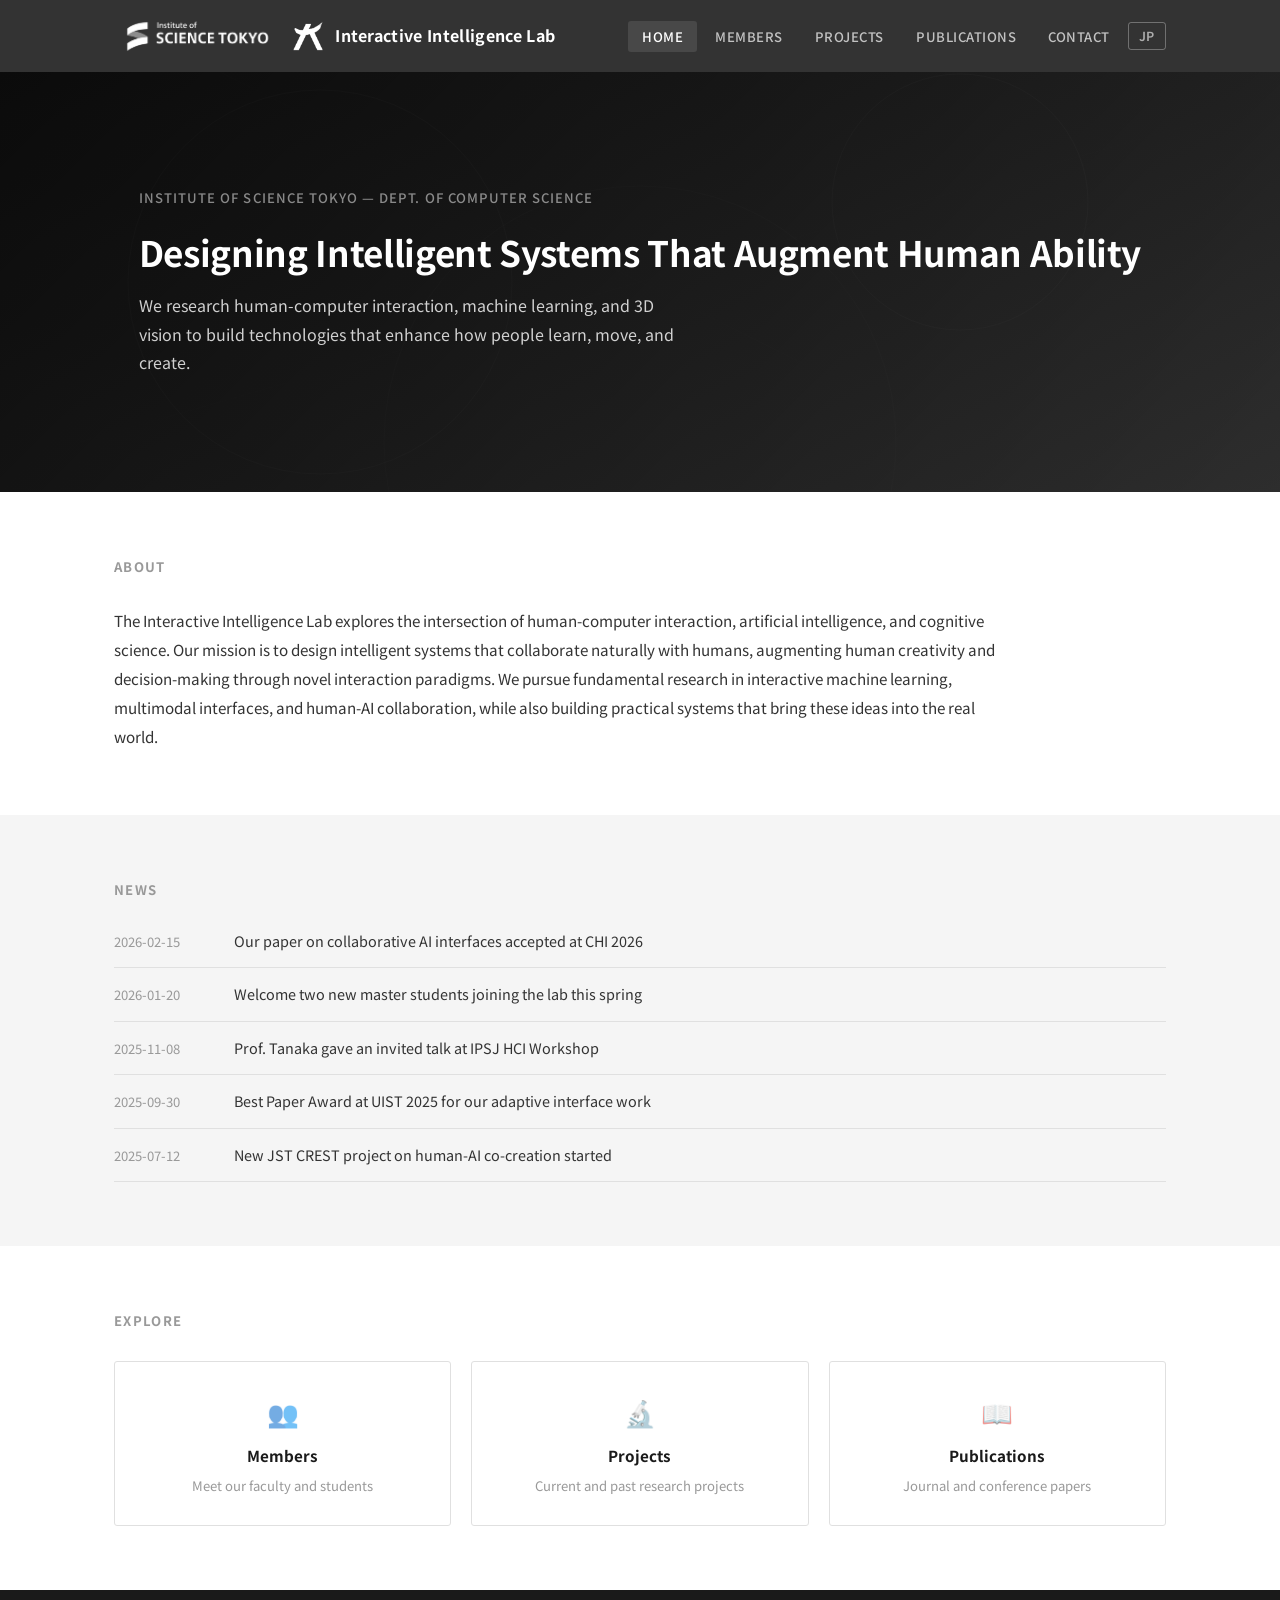
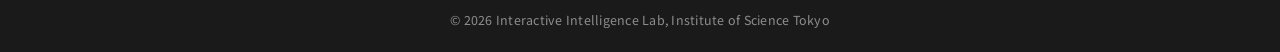
==== index.html @ d6a08d15 "Initial commit: Interactive Intelligence Lab homepage" ====
<!DOCTYPE html>
<html lang="en">
<head>
  <meta charset="UTF-8">
  <meta name="viewport" content="width=device-width, initial-scale=1.0">
  <title>Interactive Intelligence Lab — Institute of Science Tokyo</title>
  <link rel="preconnect" href="https://fonts.googleapis.com">
  <link rel="preconnect" href="https://fonts.gstatic.com" crossorigin>
  <link href="https://fonts.googleapis.com/css2?family=Noto+Sans+JP:wght@400;500;700&display=swap" rel="stylesheet">
  <link rel="stylesheet" href="css/style.css">
</head>
<body data-page="home">

  <!-- Header -->
  <header class="site-header">
    <div class="header-inner">
      <div class="site-logo">
        <img class="logo-isct" src="images/science-tokyo-logo.png" alt="Institute of Science Tokyo">
        <img class="logo-mark" src="images/shanda-logo.png" alt="Lab Logo">
        <a href="index.html" data-i18n="hero.title">Interactive Intelligence Lab</a>
      </div>
      <button class="hamburger" id="hamburger" aria-label="Menu">
        <span></span><span></span><span></span>
      </button>
      <nav class="main-nav" id="main-nav">
        <ul>
          <li><a href="index.html" class="active" data-i18n="nav.home">Home</a></li>
          <li><a href="members.html" data-i18n="nav.members">Members</a></li>
          <li><a href="projects.html" data-i18n="nav.projects">Projects</a></li>
          <li><a href="publications.html" data-i18n="nav.publications">Publications</a></li>
          <li><a href="contact.html" data-i18n="nav.contact">Contact</a></li>
          <li><button class="lang-toggle" id="lang-toggle" data-i18n="lang_toggle">JP</button></li>
        </ul>
      </nav>
    </div>
  </header>

  <!-- Hero -->
  <section class="hero">
    <div class="hero-bg"></div>
    <div class="container">
      <div class="hero-lab-name" data-i18n="hero.lab_label">Institute of Science Tokyo — Dept. of Computer Science</div>
      <h1 class="hero-slogan" data-i18n="hero.slogan">Designing Intelligent Systems<br>That Augment Human Ability</h1>
      <p class="hero-desc" data-i18n="hero.desc">We research human-computer interaction, machine learning, and 3D vision to build technologies that enhance how people learn, move, and create.</p>
    </div>
  </section>

  <!-- About -->
  <section class="section">
    <div class="container">
      <h2 class="section-title" data-i18n="home.about_title">About</h2>
      <p class="about-text" data-i18n="home.about_text">
        The Interactive Intelligence Lab explores the intersection of human-computer interaction, artificial intelligence, and cognitive science. Our mission is to design intelligent systems that collaborate naturally with humans, augmenting human creativity and decision-making through novel interaction paradigms. We pursue fundamental research in interactive machine learning, multimodal interfaces, and human-AI collaboration, while also building practical systems that bring these ideas into the real world.
      </p>
    </div>
  </section>

  <!-- News -->
  <section class="section section--alt">
    <div class="container">
      <h2 class="section-title" data-i18n="home.news_title">News</h2>
      <div class="news-list" id="news-list"></div>
    </div>
  </section>

  <!-- Quick Links -->
  <section class="section">
    <div class="container">
      <h2 class="section-title" data-i18n="home.quicklinks_title">Explore</h2>
      <div class="quick-links">
        <a href="members.html" class="quick-link-card">
          <span class="card-icon">&#128101;</span>
          <h3 data-i18n="home.ql_members">Members</h3>
          <p data-i18n="home.ql_members_desc">Meet our faculty and students</p>
        </a>
        <a href="projects.html" class="quick-link-card">
          <span class="card-icon">&#128300;</span>
          <h3 data-i18n="home.ql_projects">Projects</h3>
          <p data-i18n="home.ql_projects_desc">Current and past research projects</p>
        </a>
        <a href="publications.html" class="quick-link-card">
          <span class="card-icon">&#128214;</span>
          <h3 data-i18n="home.ql_publications">Publications</h3>
          <p data-i18n="home.ql_publications_desc">Journal and conference papers</p>
        </a>
      </div>
    </div>
  </section>

  <!-- Footer -->
  <footer class="site-footer">
    <div class="container">
      <p>&copy; 2026 <span data-i18n="footer.copyright">Interactive Intelligence Lab, Institute of Science Tokyo</span></p>
    </div>
  </footer>

  <script src="js/i18n.js"></script>
  <script src="js/data-renderer.js"></script>
  <script src="js/main.js"></script>
</body>
</html>
---- css/style.css ----
/* ===== CSS Custom Properties ===== */
:root {
  --color-bg: #ffffff;
  --color-bg-alt: #f5f5f5;
  --color-dark: #1a1a1a;
  --color-text: #333333;
  --color-text-light: #666666;
  --color-text-muted: #999999;
  --color-border: #e0e0e0;
  --color-white: #ffffff;
  --max-width: 1100px;
  --header-height: 72px;
  --radius: 3px;
  --transition: 0.25s ease;
}

/* ===== Reset & Base ===== */
*,
*::before,
*::after {
  margin: 0;
  padding: 0;
  box-sizing: border-box;
}

html {
  scroll-behavior: smooth;
}

body {
  font-family: "Noto Sans JP", "Helvetica Neue", Arial, sans-serif;
  color: var(--color-text);
  background: var(--color-bg);
  line-height: 1.7;
  font-size: 15px;
  min-height: 100vh;
  display: flex;
  flex-direction: column;
}

a {
  color: var(--color-dark);
  text-decoration: none;
  transition: color var(--transition);
}

a:hover {
  color: var(--color-text-light);
}

img {
  max-width: 100%;
  height: auto;
}

ul {
  list-style: none;
}

/* ===== Container ===== */
.container {
  max-width: var(--max-width);
  margin: 0 auto;
  padding: 0 24px;
}

/* ===== Header ===== */
.site-header {
  background: #333333;
  border-bottom: none;
  position: sticky;
  top: 0;
  z-index: 1000;
}

.header-inner {
  display: flex;
  align-items: center;
  justify-content: space-between;
  height: var(--header-height);
  max-width: var(--max-width);
  margin: 0 auto;
  padding: 0 24px;
}

.site-logo {
  display: flex;
  align-items: center;
  gap: 12px;
}

.site-logo .logo-isct {
  height: 54px;
  width: auto;
}

.site-logo .logo-mark {
  height: 30px;
  width: auto;
  filter: brightness(0) invert(1);
}

.site-logo a {
  color: #ffffff;
  font-size: 1rem;
  font-weight: 700;
  letter-spacing: 0.02em;
}

.site-logo a:hover {
  color: rgba(255, 255, 255, 0.8);
}

/* ===== Navigation ===== */
.main-nav ul {
  display: flex;
  gap: 4px;
  align-items: center;
}

.main-nav a {
  color: rgba(255, 255, 255, 0.7);
  padding: 6px 14px;
  border-radius: var(--radius);
  font-size: 0.82rem;
  font-weight: 500;
  letter-spacing: 0.04em;
  text-transform: uppercase;
  transition: color var(--transition), background var(--transition);
}

.main-nav a:hover,
.main-nav a.active {
  color: #ffffff;
  background: rgba(255, 255, 255, 0.1);
}

/* Language Toggle */
.lang-toggle {
  background: transparent;
  color: rgba(255, 255, 255, 0.6);
  border: 1px solid rgba(255, 255, 255, 0.3);
  padding: 4px 10px;
  border-radius: var(--radius);
  cursor: pointer;
  font-size: 0.78rem;
  font-weight: 600;
  font-family: inherit;
  letter-spacing: 0.04em;
  transition: all var(--transition);
}

.lang-toggle:hover {
  color: #ffffff;
  border-color: rgba(255, 255, 255, 0.6);
}

/* Hamburger */
.hamburger {
  display: none;
  background: none;
  border: none;
  cursor: pointer;
  padding: 4px;
  flex-direction: column;
  gap: 5px;
}

.hamburger span {
  display: block;
  width: 22px;
  height: 2px;
  background: #ffffff;
  border-radius: 2px;
  transition: transform var(--transition), opacity var(--transition);
}

.hamburger.open span:nth-child(1) {
  transform: translateY(7px) rotate(45deg);
}

.hamburger.open span:nth-child(2) {
  opacity: 0;
}

.hamburger.open span:nth-child(3) {
  transform: translateY(-7px) rotate(-45deg);
}

/* ===== Hero ===== */
.hero {
  position: relative;
  background: var(--color-dark);
  color: var(--color-white);
  padding: 0;
  overflow: hidden;
  min-height: 420px;
  display: flex;
  align-items: center;
}

.hero-bg {
  position: absolute;
  inset: 0;
  background:
    linear-gradient(135deg, rgba(0,0,0,0.7) 0%, rgba(0,0,0,0.3) 100%),
    url('data:image/svg+xml,<svg xmlns="http://www.w3.org/2000/svg" viewBox="0 0 800 400"><defs><linearGradient id="g" x1="0%" y1="0%" x2="100%" y2="100%"><stop offset="0%" style="stop-color:%23222"/><stop offset="100%" style="stop-color:%23444"/></linearGradient></defs><rect fill="url(%23g)" width="800" height="400"/><circle cx="200" cy="200" r="120" fill="none" stroke="%23555" stroke-width="0.5" opacity="0.3"/><circle cx="600" cy="150" r="80" fill="none" stroke="%23555" stroke-width="0.5" opacity="0.3"/><circle cx="400" cy="300" r="160" fill="none" stroke="%23555" stroke-width="0.5" opacity="0.2"/><line x1="100" y1="50" x2="700" y2="350" stroke="%23444" stroke-width="0.3" opacity="0.2"/><line x1="50" y1="300" x2="750" y2="100" stroke="%23444" stroke-width="0.3" opacity="0.2"/></svg>');
  background-size: cover;
  background-position: center;
}

.hero .container {
  position: relative;
  z-index: 1;
  padding-top: 80px;
  padding-bottom: 80px;
}

.hero-slogan {
  font-size: 2.2rem;
  font-weight: 700;
  line-height: 1.3;
  margin-bottom: 16px;
  letter-spacing: -0.01em;
}

.hero-desc {
  font-size: 1rem;
  opacity: 0.8;
  max-width: 560px;
  line-height: 1.8;
}

.hero-lab-name {
  font-size: 0.82rem;
  font-weight: 500;
  letter-spacing: 0.08em;
  text-transform: uppercase;
  opacity: 0.5;
  margin-bottom: 20px;
}

/* ===== Sections ===== */
.section {
  padding: 64px 0;
}

.section--alt {
  background: var(--color-bg-alt);
}

.section-title {
  font-size: 0.82rem;
  font-weight: 700;
  color: var(--color-text-muted);
  margin-bottom: 28px;
  letter-spacing: 0.1em;
  text-transform: uppercase;
}

/* ===== About ===== */
.about-text {
  font-size: 0.95rem;
  line-height: 1.9;
  color: var(--color-text);
  max-width: 900px;
}

/* ===== News ===== */
.news-list {
  display: flex;
  flex-direction: column;
  gap: 0;
}

.news-item {
  display: flex;
  gap: 20px;
  padding: 14px 0;
  border-bottom: 1px solid var(--color-border);
  align-items: baseline;
}

.news-item:first-child {
  padding-top: 0;
}

.news-date {
  color: var(--color-text-muted);
  font-size: 0.82rem;
  min-width: 100px;
  font-variant-numeric: tabular-nums;
}

.news-title {
  font-size: 0.9rem;
  color: var(--color-text);
}

/* ===== Quick Links ===== */
.quick-links {
  display: grid;
  grid-template-columns: repeat(3, 1fr);
  gap: 20px;
}

.quick-link-card {
  border: 1px solid var(--color-border);
  border-radius: var(--radius);
  padding: 28px 20px;
  text-align: center;
  transition: border-color var(--transition), transform var(--transition);
  background: var(--color-white);
}

.quick-link-card:hover {
  border-color: var(--color-dark);
  transform: translateY(-2px);
}

.quick-link-card .card-icon {
  font-size: 1.6rem;
  margin-bottom: 10px;
  display: block;
  opacity: 0.6;
}

.quick-link-card h3 {
  font-size: 0.95rem;
  color: var(--color-dark);
  margin-bottom: 6px;
}

.quick-link-card p {
  font-size: 0.82rem;
  color: var(--color-text-muted);
}

/* ===== Members ===== */
.member-group-title {
  font-size: 0.82rem;
  font-weight: 700;
  color: var(--color-text-muted);
  margin: 36px 0 16px;
  letter-spacing: 0.08em;
  text-transform: uppercase;
}

.member-group-title:first-of-type {
  margin-top: 0;
}

/* Student Grid */
.student-grid {
  display: grid;
  grid-template-columns: repeat(auto-fill, minmax(200px, 1fr));
  gap: 16px;
}

.student-card {
  border: 1px solid var(--color-border);
  border-radius: var(--radius);
  padding: 24px 16px;
  text-align: center;
  background: var(--color-white);
  transition: border-color var(--transition);
}

.student-card:hover {
  border-color: var(--color-text-muted);
}

.member-photo {
  width: 64px;
  height: 64px;
  border-radius: 50%;
  margin: 0 auto 12px;
  display: flex;
  align-items: center;
  justify-content: center;
  font-size: 1.2rem;
  font-weight: 700;
  color: var(--color-white);
  background: var(--color-dark);
  overflow: hidden;
}

.member-photo img {
  width: 100%;
  height: 100%;
  object-fit: cover;
  display: block;
}

.student-card h4 {
  font-size: 0.92rem;
  color: var(--color-dark);
  margin-bottom: 4px;
}

.student-card h4 a {
  color: var(--color-dark);
  text-decoration: none;
  border-bottom: 1px solid transparent;
  transition: border-color var(--transition);
}

.student-card h4 a:hover {
  border-bottom-color: var(--color-dark);
}

.student-card .research {
  font-size: 0.8rem;
  color: var(--color-text-muted);
  line-height: 1.5;
}

.student-card .affiliation {
  font-size: 0.75rem;
  color: var(--color-text-light);
  font-style: italic;
  margin-top: 4px;
  line-height: 1.4;
}

/* ===== Projects ===== */
.project-list {
  display: flex;
  flex-direction: column;
  gap: 20px;
}

.project-card {
  border: 1px solid var(--color-border);
  border-radius: var(--radius);
  padding: 24px;
  background: var(--color-white);
}

.project-card h3 {
  font-size: 1.05rem;
  color: var(--color-dark);
  margin-bottom: 8px;
}

.project-status {
  display: inline-block;
  font-size: 0.72rem;
  font-weight: 600;
  padding: 2px 8px;
  border-radius: 2px;
  margin-bottom: 12px;
  text-transform: uppercase;
  letter-spacing: 0.04em;
}

.project-status--active {
  background: #f0f0f0;
  color: #333;
  border: 1px solid #ccc;
}

.project-status--completed {
  background: #f7f7f7;
  color: #999;
  border: 1px solid #ddd;
}

.project-description {
  font-size: 0.88rem;
  line-height: 1.7;
  margin-bottom: 12px;
  color: var(--color-text-light);
}

.project-keywords {
  display: flex;
  flex-wrap: wrap;
  gap: 6px;
}

.keyword-tag {
  font-size: 0.75rem;
  padding: 2px 8px;
  background: var(--color-bg-alt);
  border: 1px solid var(--color-border);
  border-radius: 2px;
  color: var(--color-text-muted);
}

/* ===== Publications ===== */
.pub-filters {
  display: flex;
  gap: 6px;
  margin-bottom: 28px;
  flex-wrap: wrap;
}

.pub-filter-btn {
  padding: 5px 14px;
  border: 1px solid var(--color-border);
  border-radius: var(--radius);
  background: var(--color-white);
  color: var(--color-text-light);
  cursor: pointer;
  font-size: 0.82rem;
  font-family: inherit;
  transition: all var(--transition);
}

.pub-filter-btn:hover {
  border-color: var(--color-dark);
  color: var(--color-dark);
}

.pub-filter-btn.active {
  background: var(--color-dark);
  color: var(--color-white);
  border-color: var(--color-dark);
}

.pub-year-group {
  margin-bottom: 28px;
}

.pub-year {
  font-size: 1rem;
  font-weight: 700;
  color: var(--color-dark);
  margin-bottom: 12px;
  padding-bottom: 6px;
  border-bottom: 1px solid var(--color-border);
}

.pub-item {
  padding: 10px 0;
  border-bottom: 1px solid #f0f0f0;
  font-size: 0.88rem;
  line-height: 1.7;
}

.pub-item:last-child {
  border-bottom: none;
}

.pub-authors {
  color: var(--color-text-light);
}

.pub-title {
  font-weight: 600;
  color: var(--color-dark);
}

.pub-venue {
  color: var(--color-text-muted);
  font-style: italic;
}

.pub-type-badge {
  display: inline-block;
  font-size: 0.68rem;
  font-weight: 600;
  padding: 1px 6px;
  border-radius: 2px;
  margin-left: 6px;
  text-transform: uppercase;
  letter-spacing: 0.03em;
  vertical-align: middle;
}

.pub-type-badge--journal {
  background: #f5f5f5;
  color: #666;
  border: 1px solid #ddd;
}

.pub-type-badge--conference {
  background: #f5f5f5;
  color: #666;
  border: 1px solid #ddd;
}

/* ===== Contact ===== */
.contact-grid {
  display: grid;
  grid-template-columns: 1fr 1fr;
  gap: 40px;
  align-items: start;
}

.contact-info h3 {
  font-size: 0.82rem;
  font-weight: 700;
  color: var(--color-text-muted);
  letter-spacing: 0.06em;
  text-transform: uppercase;
  margin-bottom: 8px;
  margin-top: 24px;
}

.contact-info h3:first-child {
  margin-top: 0;
}

.contact-info p,
.contact-info a {
  font-size: 0.9rem;
  line-height: 1.8;
}

.map-embed {
  border: 1px solid var(--color-border);
  border-radius: var(--radius);
  overflow: hidden;
  height: 400px;
}

.map-embed iframe {
  width: 100%;
  height: 100%;
  border: none;
}

/* ===== Footer ===== */
.site-footer {
  background: var(--color-dark);
  color: rgba(255, 255, 255, 0.5);
  padding: 20px 0;
  text-align: center;
  font-size: 0.78rem;
  margin-top: auto;
  letter-spacing: 0.02em;
}

.site-footer a {
  color: rgba(255, 255, 255, 0.7);
}

.site-footer a:hover {
  color: rgba(255, 255, 255, 0.9);
}

.footer-link {
  margin-top: 6px;
  font-size: 0.85rem;
}

.footer-link a {
  color: rgba(255, 255, 255, 0.8);
  text-decoration: underline;
  text-underline-offset: 2px;
}

.footer-link a:hover {
  color: var(--color-white);
}

/* ===== Responsive ===== */
@media (max-width: 768px) {
  .hamburger {
    display: flex;
  }

  .main-nav {
    display: none;
    position: absolute;
    top: var(--header-height);
    left: 0;
    right: 0;
    background: #333333;
    border-top: 1px solid rgba(255, 255, 255, 0.1);
    border-bottom: none;
    padding: 8px 0;
  }

  .main-nav.open {
    display: block;
  }

  .main-nav ul {
    flex-direction: column;
    gap: 0;
  }

  .main-nav a {
    display: block;
    padding: 10px 24px;
    border-radius: 0;
  }

  .main-nav li:last-child {
    padding: 10px 24px;
  }

  .hero {
    min-height: 300px;
  }

  .hero .container {
    padding-top: 48px;
    padding-bottom: 48px;
  }

  .hero-slogan {
    font-size: 1.5rem;
  }

  .hero-desc {
    font-size: 0.9rem;
  }

  .section {
    padding: 40px 0;
  }

  .quick-links {
    grid-template-columns: 1fr;
    gap: 12px;
  }

  .student-grid {
    grid-template-columns: repeat(auto-fill, minmax(160px, 1fr));
  }

  .contact-grid {
    grid-template-columns: 1fr;
  }

  .map-embed {
    height: 300px;
  }

  .news-item {
    flex-direction: column;
    gap: 4px;
  }

  .news-date {
    min-width: auto;
  }

  .pub-filters {
    gap: 6px;
  }
}
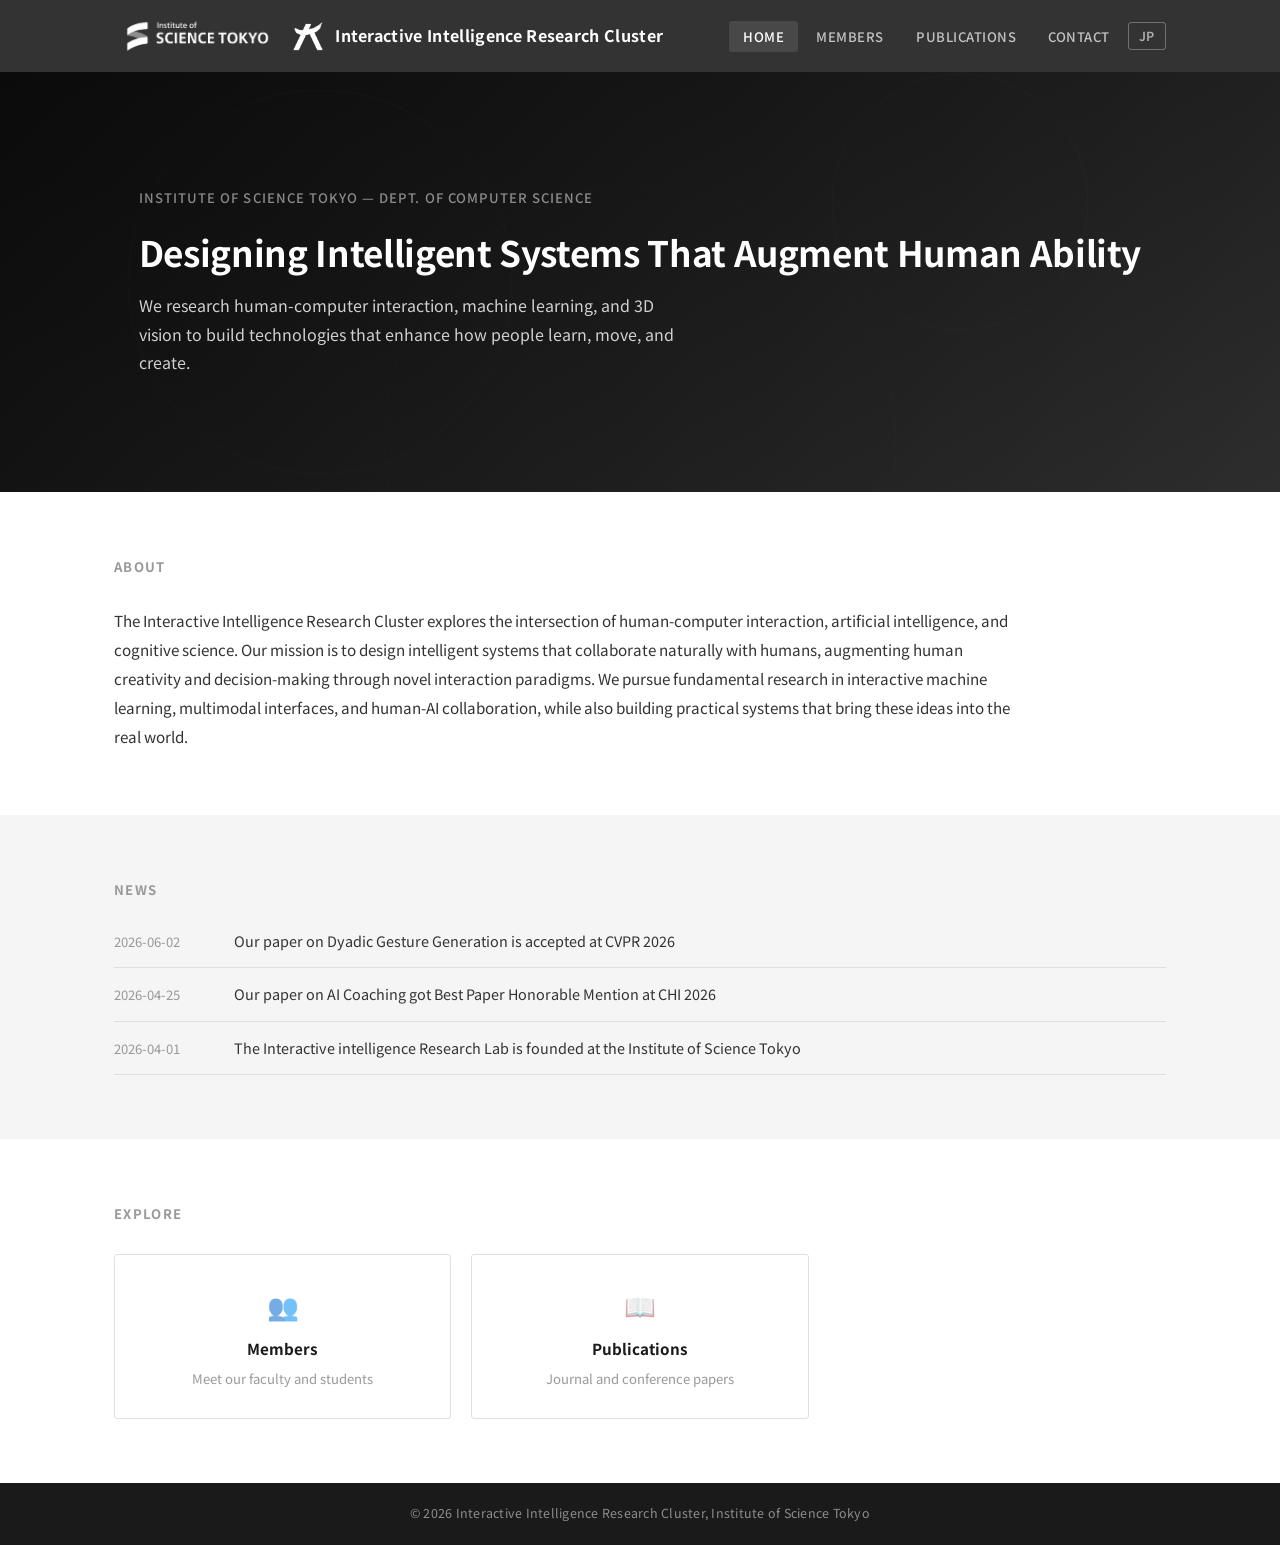
==== commit 96fb6ac6: "Add Industry Collaborative Researcher section, rename site, drop Projects tab - Add Industry Collabo" ====
--- a/index.html
+++ b/index.html
@@ -3,7 +3,7 @@
 <head>
   <meta charset="UTF-8">
   <meta name="viewport" content="width=device-width, initial-scale=1.0">
-  <title>Interactive Intelligence Lab — Institute of Science Tokyo</title>
+  <title>Interactive Intelligence Research Cluster — Institute of Science Tokyo</title>
   <link rel="preconnect" href="https://fonts.googleapis.com">
   <link rel="preconnect" href="https://fonts.gstatic.com" crossorigin>
   <link href="https://fonts.googleapis.com/css2?family=Noto+Sans+JP:wght@400;500;700&display=swap" rel="stylesheet">
@@ -17,7 +17,7 @@
       <div class="site-logo">
         <img class="logo-isct" src="images/science-tokyo-logo.png" alt="Institute of Science Tokyo">
         <img class="logo-mark" src="images/shanda-logo.png" alt="Lab Logo">
-        <a href="index.html" data-i18n="hero.title">Interactive Intelligence Lab</a>
+        <a href="index.html" data-i18n="hero.title">Interactive Intelligence Research Cluster</a>
       </div>
       <button class="hamburger" id="hamburger" aria-label="Menu">
         <span></span><span></span><span></span>
@@ -26,7 +26,6 @@
         <ul>
           <li><a href="index.html" class="active" data-i18n="nav.home">Home</a></li>
           <li><a href="members.html" data-i18n="nav.members">Members</a></li>
-          <li><a href="projects.html" data-i18n="nav.projects">Projects</a></li>
           <li><a href="publications.html" data-i18n="nav.publications">Publications</a></li>
           <li><a href="contact.html" data-i18n="nav.contact">Contact</a></li>
           <li><button class="lang-toggle" id="lang-toggle" data-i18n="lang_toggle">JP</button></li>
@@ -50,7 +49,7 @@
     <div class="container">
       <h2 class="section-title" data-i18n="home.about_title">About</h2>
       <p class="about-text" data-i18n="home.about_text">
-        The Interactive Intelligence Lab explores the intersection of human-computer interaction, artificial intelligence, and cognitive science. Our mission is to design intelligent systems that collaborate naturally with humans, augmenting human creativity and decision-making through novel interaction paradigms. We pursue fundamental research in interactive machine learning, multimodal interfaces, and human-AI collaboration, while also building practical systems that bring these ideas into the real world.
+        The Interactive Intelligence Research Cluster explores the intersection of human-computer interaction, artificial intelligence, and cognitive science. Our mission is to design intelligent systems that collaborate naturally with humans, augmenting human creativity and decision-making through novel interaction paradigms. We pursue fundamental research in interactive machine learning, multimodal interfaces, and human-AI collaboration, while also building practical systems that bring these ideas into the real world.
       </p>
     </div>
   </section>
@@ -73,11 +72,6 @@
           <h3 data-i18n="home.ql_members">Members</h3>
           <p data-i18n="home.ql_members_desc">Meet our faculty and students</p>
         </a>
-        <a href="projects.html" class="quick-link-card">
-          <span class="card-icon">&#128300;</span>
-          <h3 data-i18n="home.ql_projects">Projects</h3>
-          <p data-i18n="home.ql_projects_desc">Current and past research projects</p>
-        </a>
         <a href="publications.html" class="quick-link-card">
           <span class="card-icon">&#128214;</span>
           <h3 data-i18n="home.ql_publications">Publications</h3>
@@ -90,7 +84,7 @@
   <!-- Footer -->
   <footer class="site-footer">
     <div class="container">
-      <p>&copy; 2026 <span data-i18n="footer.copyright">Interactive Intelligence Lab, Institute of Science Tokyo</span></p>
+      <p>&copy; 2026 <span data-i18n="footer.copyright">Interactive Intelligence Research Cluster, Institute of Science Tokyo</span></p>
     </div>
   </footer>
 
--- a/css/style.css
+++ b/css/style.css
@@ -337,6 +337,75 @@
 }
 
 /* ===== Members ===== */
+/* Message Cards */
+.message-grid {
+  display: grid;
+  grid-template-columns: repeat(auto-fit, minmax(320px, 1fr));
+  gap: 20px;
+  margin-bottom: 40px;
+}
+
+.message-card {
+  border: 1px solid var(--color-border);
+  border-radius: var(--radius);
+  padding: 24px;
+  background: var(--color-white);
+  transition: border-color var(--transition);
+  display: flex;
+  flex-direction: column;
+  gap: 16px;
+}
+
+.message-card:hover {
+  border-color: var(--color-text-muted);
+}
+
+.message-header {
+  display: flex;
+  align-items: center;
+  gap: 16px;
+}
+
+.message-header .member-photo {
+  margin: 0;
+  flex-shrink: 0;
+}
+
+.message-meta h4 {
+  font-size: 0.95rem;
+  color: var(--color-dark);
+  margin-bottom: 2px;
+}
+
+.message-meta .research {
+  font-size: 0.8rem;
+  color: var(--color-text-muted);
+  line-height: 1.5;
+}
+
+.message-meta .affiliation {
+  font-size: 0.75rem;
+  color: var(--color-text-light);
+  font-style: italic;
+  margin-top: 2px;
+  line-height: 1.4;
+}
+
+.message-body {
+  font-size: 0.88rem;
+  line-height: 1.8;
+  color: var(--color-text);
+  padding: 12px 16px;
+  background: var(--color-bg-alt);
+  border-radius: var(--radius);
+  min-height: 60px;
+}
+
+.message-body--empty {
+  color: var(--color-text-muted);
+  font-style: italic;
+}
+
 .member-group-title {
   font-size: 0.82rem;
   font-weight: 700;
@@ -371,14 +440,14 @@
 }
 
 .member-photo {
-  width: 64px;
-  height: 64px;
+  width: 96px;
+  height: 96px;
   border-radius: 50%;
-  margin: 0 auto 12px;
+  margin: 0 auto 14px;
   display: flex;
   align-items: center;
   justify-content: center;
-  font-size: 1.2rem;
+  font-size: 1.5rem;
   font-weight: 700;
   color: var(--color-white);
   background: var(--color-dark);
@@ -390,6 +459,16 @@
   height: 100%;
   object-fit: cover;
   display: block;
+}
+
+.member-photo-link {
+  display: inline-block;
+  text-decoration: none;
+  transition: opacity var(--transition);
+}
+
+.member-photo-link:hover {
+  opacity: 0.85;
 }
 
 .student-card h4 {
@@ -421,6 +500,10 @@
   font-style: italic;
   margin-top: 4px;
   line-height: 1.4;
+}
+
+.affiliation + .affiliation {
+  margin-top: 8px;
 }
 
 /* ===== Projects ===== */
@@ -581,6 +664,20 @@
   border: 1px solid #ddd;
 }
 
+.pub-award-badge {
+  display: inline-block;
+  font-size: 0.68rem;
+  font-weight: 600;
+  padding: 1px 6px;
+  border-radius: 2px;
+  margin-left: 4px;
+  letter-spacing: 0.03em;
+  vertical-align: middle;
+  background: #fdecec;
+  color: #c0392b;
+  border: 1px solid #f8d7da;
+}
+
 /* ===== Contact ===== */
 .contact-grid {
   display: grid;
